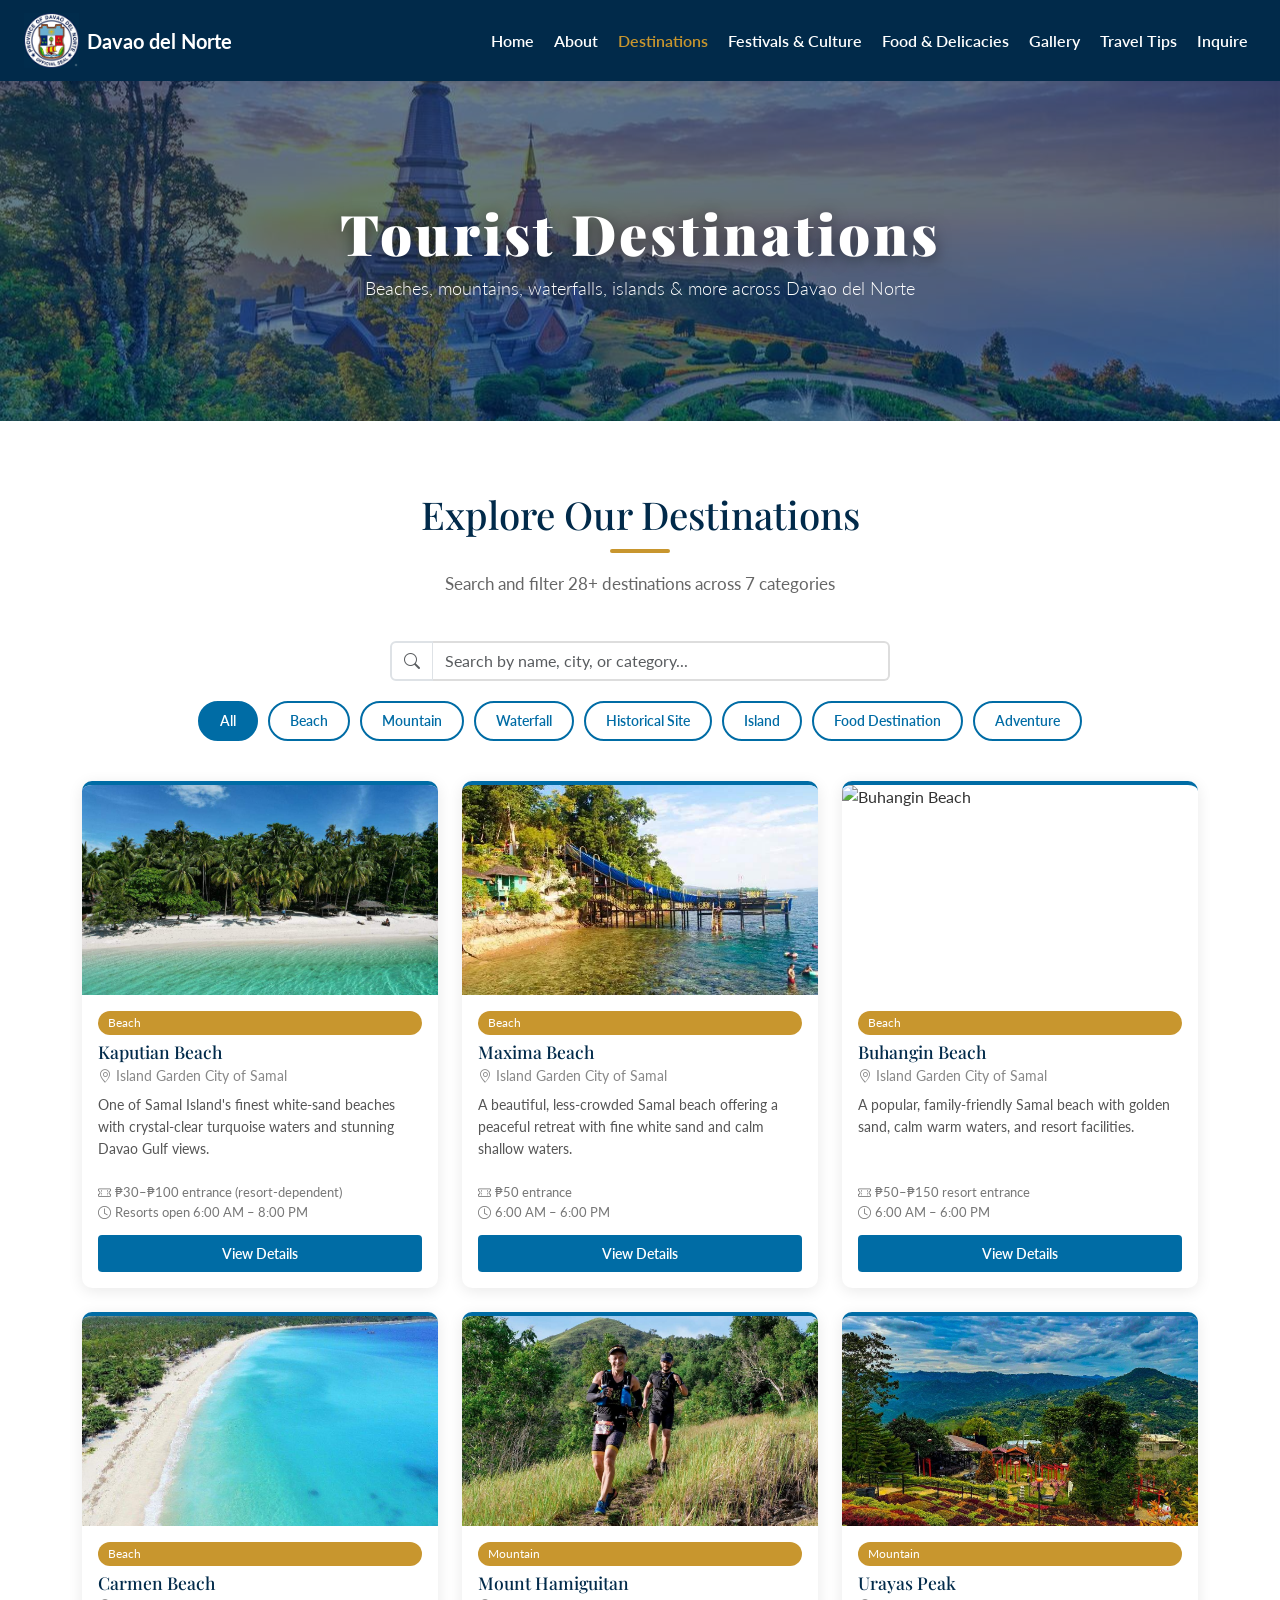
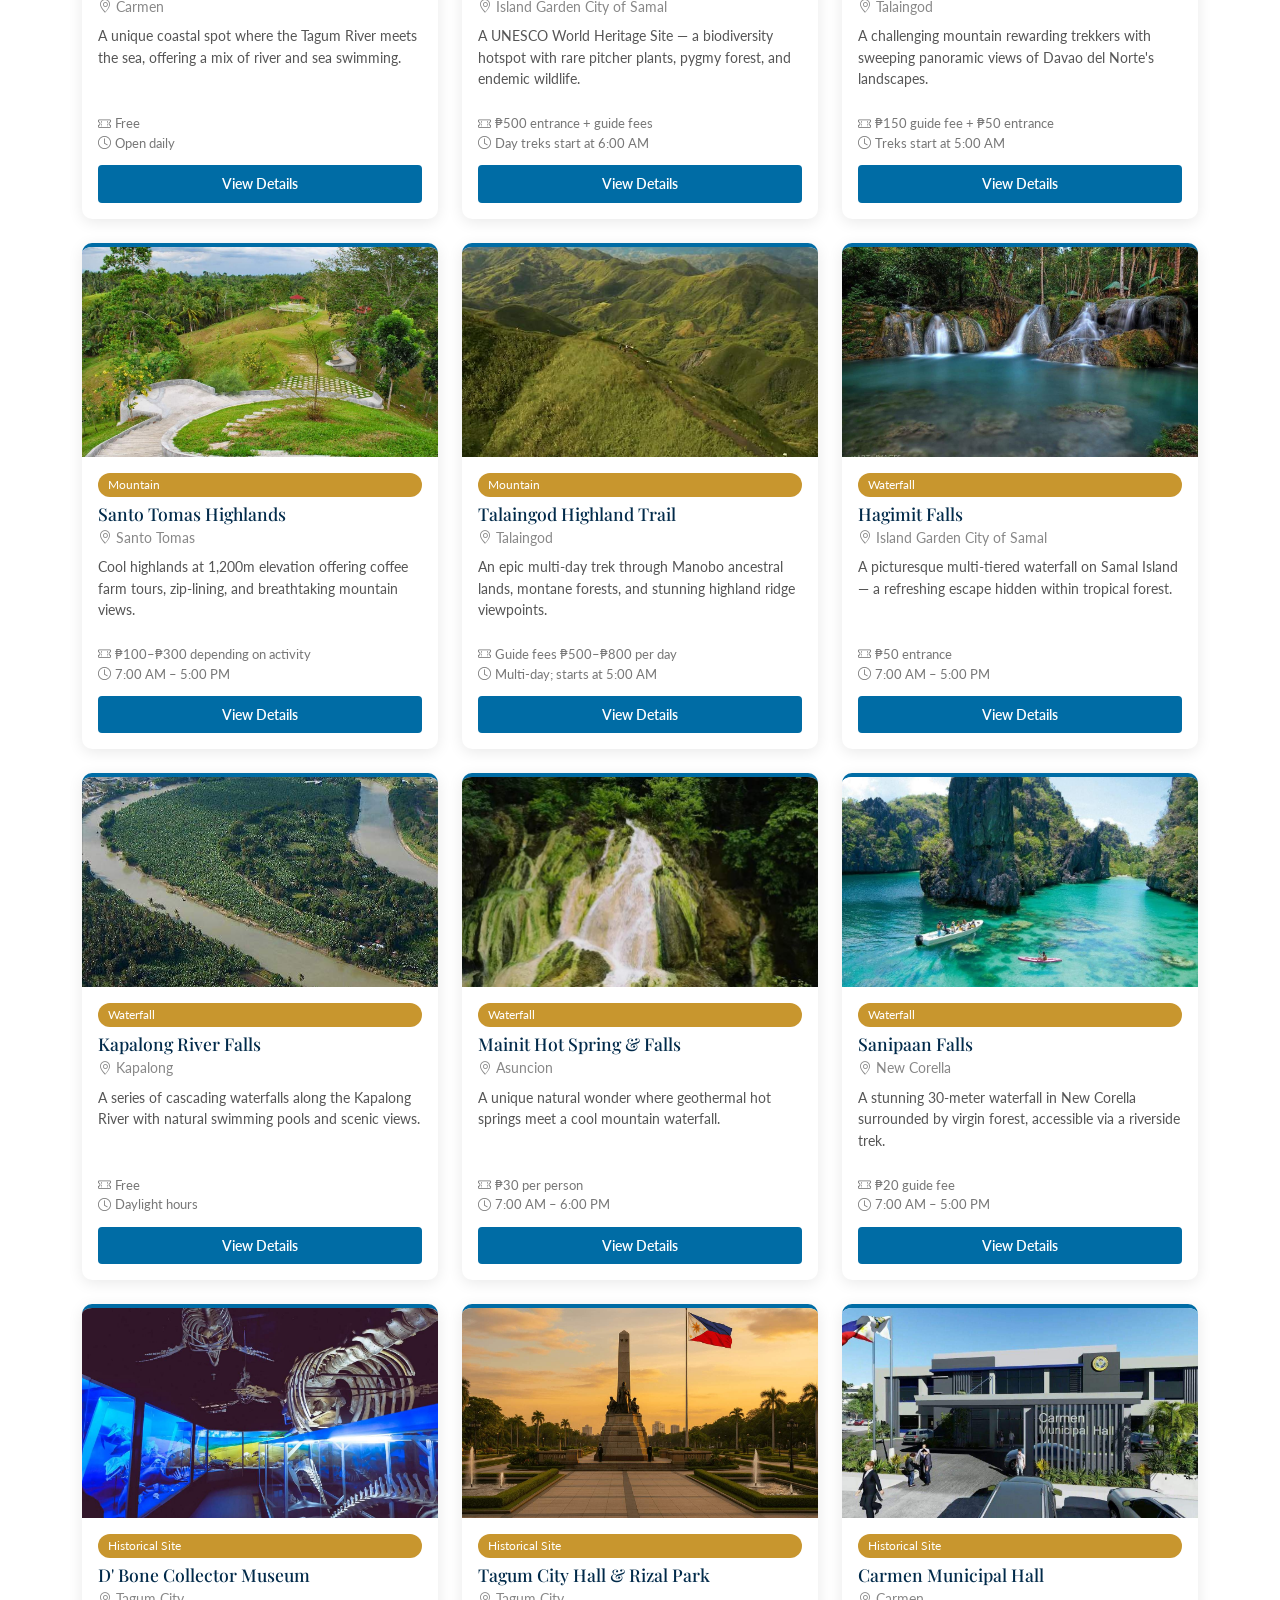
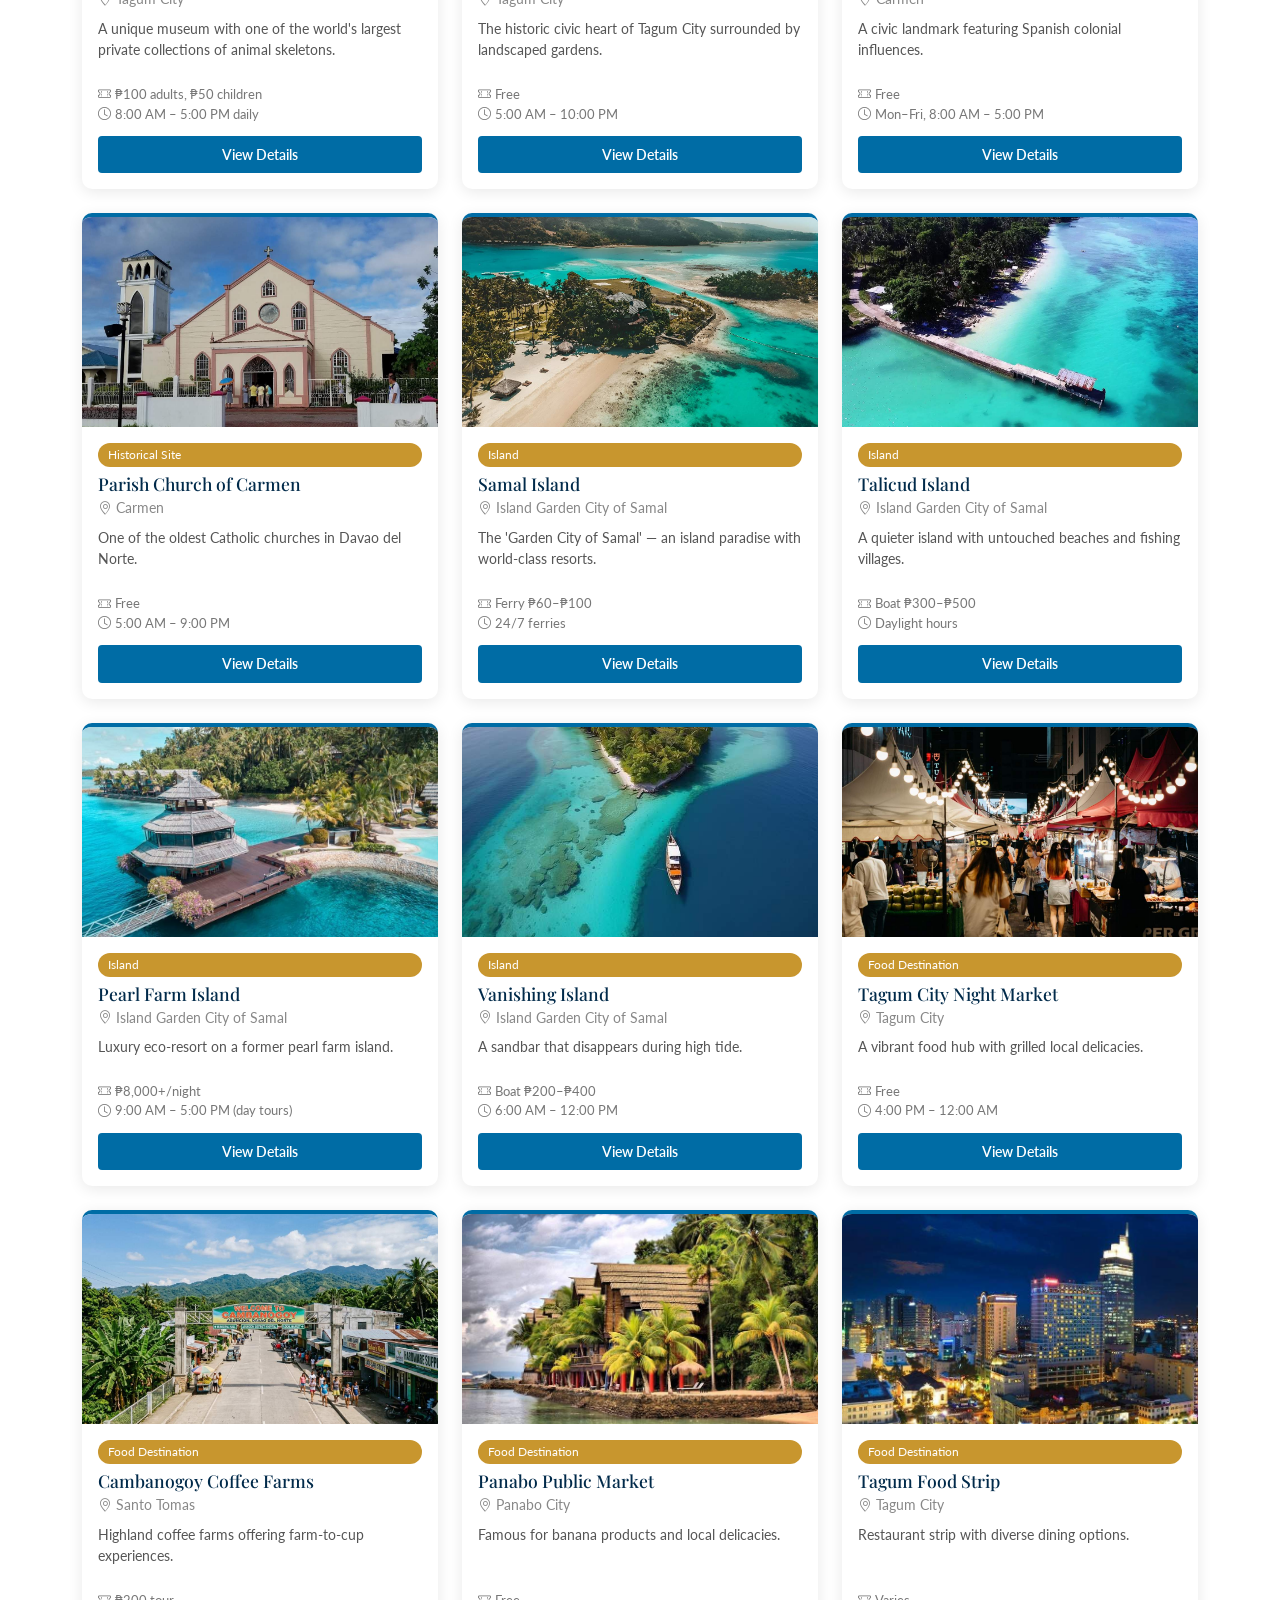
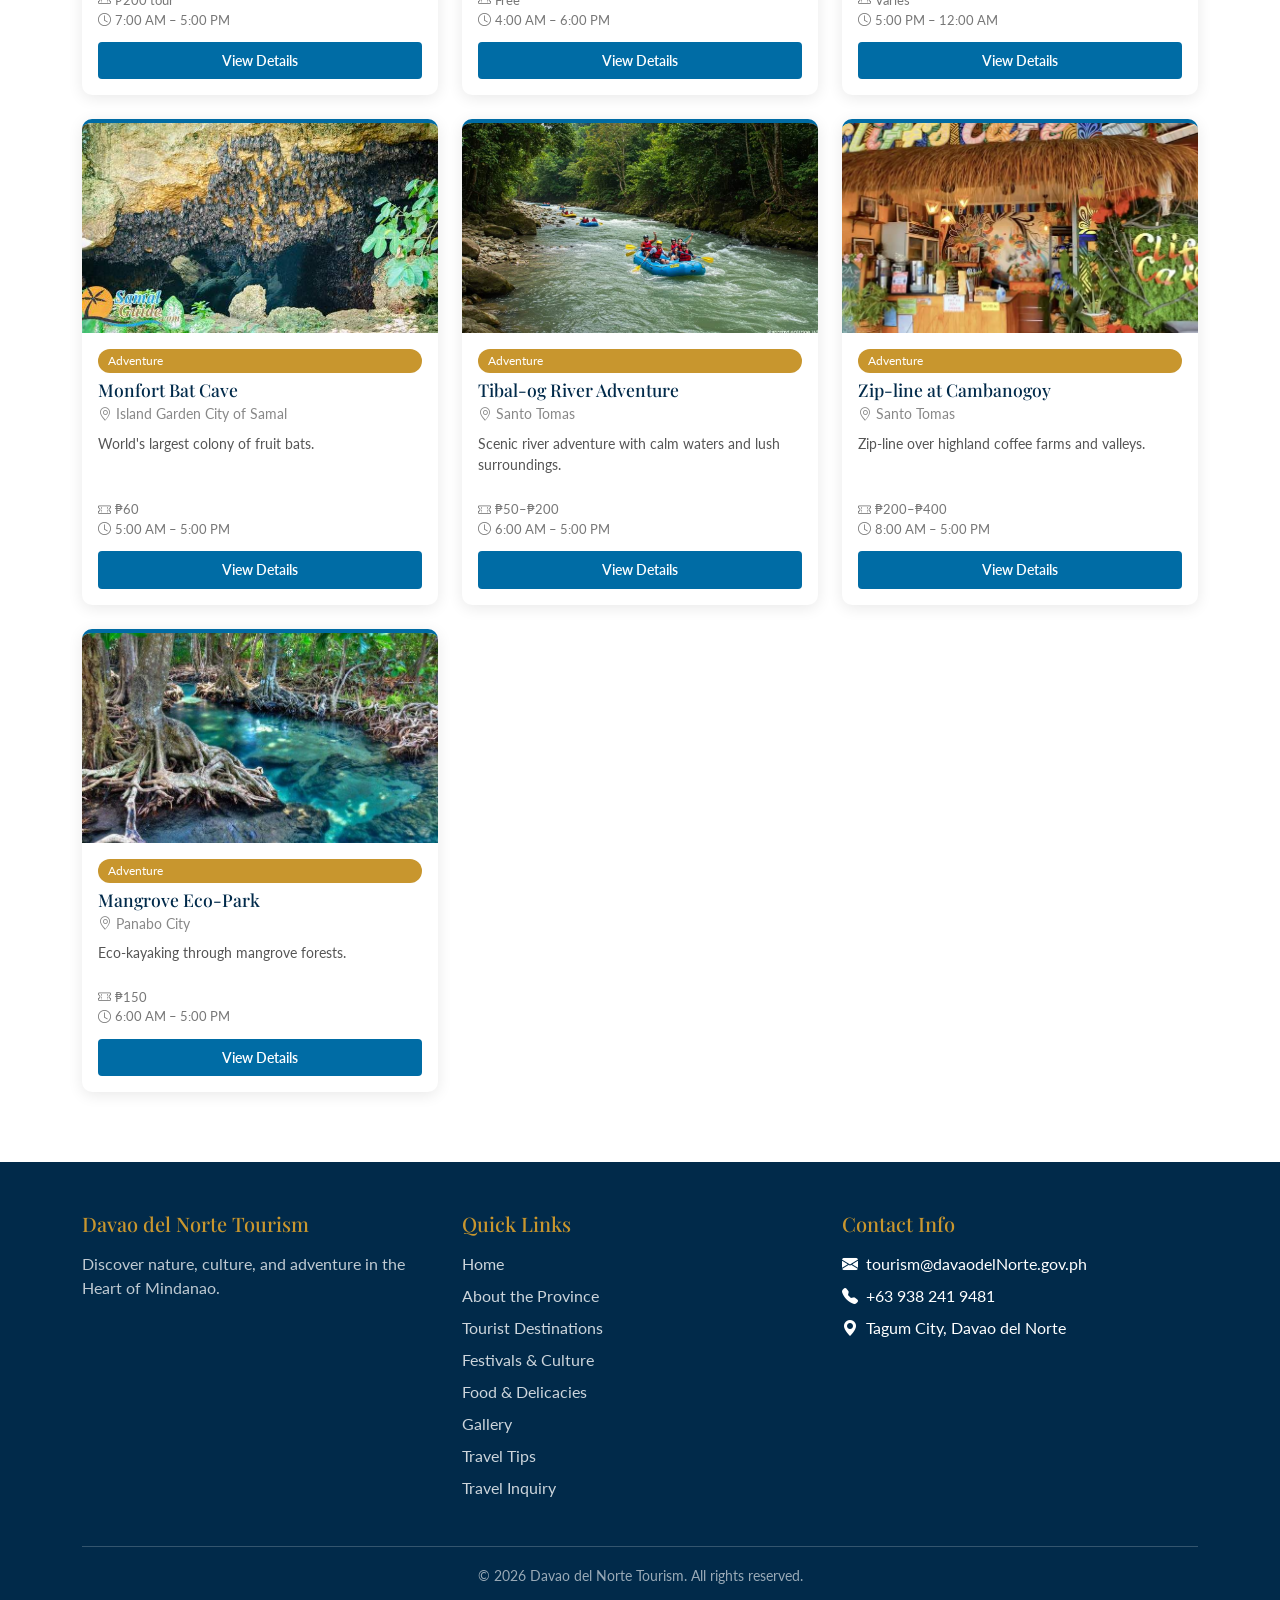
==== destinations.html @ 422d1d85 "Add files via upload" ====
<!DOCTYPE html>
<html lang="en">
<head>
  <meta charset="UTF-8"><meta name="viewport" content="width=device-width, initial-scale=1">

  <title>Destinations - Davao del Norte Tourism</title>

  <link href="https://cdn.jsdelivr.net/npm/bootstrap@5.3.8/dist/css/bootstrap.min.css" rel="stylesheet">
  <link href="https://fonts.googleapis.com/css2?family=Playfair+Display:wght@400;700;900&family=Lato:wght@300;400;700&display=swap" rel="stylesheet">
  <link rel="stylesheet" href="https://cdn.jsdelivr.net/npm/bootstrap-icons@1.11.3/font/bootstrap-icons.min.css">
  <link rel="stylesheet" href="styles/tourism.css">
</head>

<body>
  
<nav class="navbar navbar-expand-lg sticky-top">
  <div class="container-fluid px-4">
    <a class="navbar-brand d-flex align-items-center gap-2" href="index.html">
      <img src="images/davao_del_norte_logo.jpg" alt="Logo">
      <span class="text-white fw-bold" class="navbar-brand-text">Davao del Norte</span>
    </a>
    <button class="navbar-toggler" type="button" data-bs-toggle="collapse" data-bs-target="#mainNav"><span class="navbar-toggler-icon"></span></button>
    <div class="collapse navbar-collapse justify-content-end" id="mainNav">
      <ul class="navbar-nav gap-1">
        <li class="nav-item"><a class="nav-link" href="index.html">Home</a></li>
        <li class="nav-item"><a class="nav-link" href="about.html">About</a></li>
        <li class="nav-item"><a class="nav-link active" href="destinations.html">Destinations</a></li>
        <li class="nav-item"><a class="nav-link" href="festivals.html">Festivals & Culture</a></li>
        <li class="nav-item"><a class="nav-link" href="food.html">Food & Delicacies</a></li>
        <li class="nav-item"><a class="nav-link" href="gallery.html">Gallery</a></li>
        <li class="nav-item"><a class="nav-link" href="traveltips.html">Travel Tips</a></li>
        <li class="nav-item"><a class="nav-link" href="inquiry.html">Inquire</a></li>
      </ul>
    </div>
  </div>
</nav>

<div class="page-hero" style="background-image:url('images/attractions.jpg')">
  <div class="page-hero-content">
    <h1>Tourist Destinations</h1>
    <p>Beaches, mountains, waterfalls, islands &amp; more across Davao del Norte</p>
  </div>
</div>

<section class="bg-white-section">
  <div class="container">
    <h2 class="section-title">Explore Our Destinations</h2>
    <div class="section-divider"></div>
    <p class="section-subtitle">Search and filter 28+ destinations across 7 categories</p>

    <div class="search-bar">
      <div class="input-group">
        <span class="input-group-text bg-white border-2"><i class="bi bi-search text-muted"></i></span>
        <input type="text" id="searchInput" class="form-control border-2 border-start-0" placeholder="Search by name, city, or category...">
      </div>
    </div>

    <div class="filter-btns">
      <button class="filter-btn active" data-cat="All">All</button>
      <button class="filter-btn" data-cat="Beach"> Beach</button>
      <button class="filter-btn" data-cat="Mountain"> Mountain</button>
      <button class="filter-btn" data-cat="Waterfall"> Waterfall</button>
      <button class="filter-btn" data-cat="Historical Site"> Historical Site</button>
      <button class="filter-btn" data-cat="Island"> Island</button>
      <button class="filter-btn" data-cat="Food Destination"> Food Destination</button>
      <button class="filter-btn" data-cat="Adventure"> Adventure</button>
    </div>

    <div id="noResults"><i class="bi bi-search" class="no-results-icon"></i><p class="mt-3">No destinations found. Try a different search.</p></div>
    <div class="row g-4" id="destGrid"></div>
  </div>
</section>

<div class="modal fade" id="destModal" tabindex="-1">
  <div class="modal-dialog modal-lg modal-dialog-scrollable">
    <div class="modal-content">
      <div class="modal-header">
        <h5 class="modal-title" id="modalTitle">Destination Details</h5>
        <button type="button" class="btn-close" data-bs-dismiss="modal"></button>
      </div>
      <div class="modal-body" id="modalBody"></div>
      <div class="modal-footer">
        <a href="inquiry.html" class="btn-gold" class="btn-gold-sm">Plan a Visit</a>
        <button type="button" class="btn btn-secondary" data-bs-dismiss="modal">Close</button>
      </div>
    </div>
  </div>
</div>

<footer>
  <div class="container">
    <div class="row g-4">
      <div class="col-md-4">
        <h5>Davao del Norte Tourism</h5>
        <p class="footer-desc">Discover nature, culture, and adventure in the Heart of Mindanao.</p>
      </div>
      <div class="col-md-4">
        <h5>Quick Links</h5>
        <ul>
          <li><a href="index.html">Home</a></li>
          <li><a href="about.html">About the Province</a></li>
          <li><a href="destinations.html">Tourist Destinations</a></li>
          <li><a href="festivals.html">Festivals &amp; Culture</a></li>
          <li><a href="food.html">Food &amp; Delicacies</a></li>
          <li><a href="gallery.html">Gallery</a></li>
          <li><a href="traveltips.html">Travel Tips</a></li>
          <li><a href="inquiry.html">Travel Inquiry</a></li>
        </ul>
      </div>
      <div class="col-md-4">
        <h5>Contact Info</h5>
        <ul>
          <li><i class="bi bi-envelope-fill me-2"></i>tourism@davaodelNorte.gov.ph</li>
          <li><i class="bi bi-telephone-fill me-2"></i>+63 938 241 9481</li>
          <li><i class="bi bi-geo-alt-fill me-2"></i>Tagum City, Davao del Norte</li>
        </ul>
      </div>
    </div>
    <div class="footer-bottom">© 2026 Davao del Norte Tourism. All rights reserved.</div>
  </div>
</footer>
<script src="https://cdn.jsdelivr.net/npm/bootstrap@5.3.8/dist/js/bootstrap.bundle.min.js"></script>
</body>
</html>

<script src="https://cdn.jsdelivr.net/npm/bootstrap@5.3.8/dist/js/bootstrap.bundle.min.js"></script>
<script>
const destinations = [
  {
  name:"Kaputian Beach",
  city:"Island Garden City of Samal",
  category:"Beach",
  image:"images/kaputian_beach.jpg",
  description:"One of Samal Island's finest white-sand beaches with crystal-clear turquoise waters and stunning Davao Gulf views.",
  fullDesc:"Kaputian Beach is a pristine stretch of white sand on the southern tip of Samal Island offering calm, clear waters perfect for swimming, snorkeling, and kayaking. Several beach resorts offer cottages and fresh seafood meals. Spectacular sunsets over the Davao Gulf complete the experience.",
  activities:["Swimming","Snorkeling","Kayaking","Beach volleyball","Sunset viewing"],
    bestTime:"March to May (dry season)",
  fee:"₱30–₱100 entrance (resort-dependent)",
  hours:"Resorts open 6:00 AM – 8:00 PM",
  tips:"Arrive early on weekends to get the best spot. Bring your own snorkeling gear for reef exploration."
  },
  {
    name: "Maxima Beach",
    city: "Island Garden City of Samal",
    category: "Beach",
    image: "images/maxima_beach.jpg",
    description: "A beautiful, less-crowded Samal beach offering a peaceful retreat with fine white sand and calm shallow waters.",
    fullDesc: "Maxima Beach is a hidden gem on Samal Island offering a quieter, more intimate beach experience. Soft white sand and calm shallow waters make it ideal for families with children. The surrounding area features lush greenery and local fishing communities.",
    activities: ["Swimming", "Fishing", "Beach picnics", "Photography", "Relaxation"],
    bestTime: "November to May",
    fee: "₱50 entrance",
    hours: "6:00 AM – 6:00 PM",
    tips: "Pack your own food and drinks as facilities are limited. Best on weekdays for a quieter experience."
  },
  {
    name: "Buhangin Beach",
    city: "Island Garden City of Samal",
    category: "Beach",
    image: "images/buhangin.jpg",
    description: "A popular, family-friendly Samal beach with golden sand, calm warm waters, and resort facilities.",
    fullDesc: "Buhangin Beach is one of the most accessible beaches on Samal Island, making it a favorite day-trip spot for families from Davao City. Calm, warm waters and several resorts offer accommodation, water sports equipment, and seafood restaurants.",
    activities: ["Swimming", "Beach volleyball", "Water sports", "Family picnics", "Snorkeling"],
    bestTime: "March to June",
    fee: "₱50–₱150 resort entrance",
    hours: "6:00 AM – 6:00 PM",
    tips: "Accessible from the Babak ferry terminal. Weekday visits avoid the weekend crowds."
  },
  {
    name: "Carmen Beach",
    city: "Carmen",
    category: "Beach",
    image: "images/carmen_beach.jpg",
    description: "A unique coastal spot where the Tagum River meets the sea, offering a mix of river and sea swimming.",
    fullDesc: "Carmen Beach is a unique coastal area where the freshwater Tagum River meets the Davao Gulf, ideal for both river and sea swimming. Excellent for fishing and surrounded by mangrove forests and rice fields.",
    activities: ["Swimming", "Fishing", "River tubing", "Bird watching", "Picnicking"],
    bestTime: "December to May",
    fee: "Free",
    hours: "Open daily",
    tips: "Best swimming is during high tide. Watch out for boat traffic near the river mouth."
  },
  {
    name: "Mount Hamiguitan",
    city: "Island Garden City of Samal",
    category: "Mountain",
    image: "images/hamiguitan.jpg",
    description: "A UNESCO World Heritage Site — a biodiversity hotspot with rare pitcher plants, pygmy forest, and endemic wildlife.",
    fullDesc: "Mount Hamiguitan Range Wildlife Sanctuary is inscribed on the UNESCO World Heritage list for its outstanding universal biodiversity value. The mountain features a unique pygmy forest, carnivorous Nepenthes pitcher plants, and critically endangered species including the Philippine Eagle.",
    activities: ["Trekking", "Bird watching", "Wildlife observation", "Photography", "Research"],
    bestTime: "March to May",
    fee: "₱500 entrance + guide fees",
    hours: "Day treks start at 6:00 AM",
    tips: "Mandatory guided trekking. Register at the DENR office. Bring rain gear — weather changes quickly."
  },
  {
    name: "Urayas Peak",
    city: "Talaingod",
    category: "Mountain",
    image: "images/urayas_peak.jpg",
    description: "A challenging mountain rewarding trekkers with sweeping panoramic views of Davao del Norte's landscapes.",
    fullDesc: "Urayas Peak in Talaingod passes through diverse forest ecosystems and Manobo indigenous territories. The summit offers spectacular 360-degree views including the Davao Gulf on clear days.",
    activities: ["Trekking", "Camping", "Photography", "Cultural immersion", "Bird watching"],
    bestTime: "February to April",
    fee: "₱150 guide fee + ₱50 entrance",
    hours: "Treks start at 5:00 AM",
    tips: "Arrange a local Manobo guide through the municipal tourism office. Bring at least 3 liters of water per person."
  },
  {
    name: "Santo Tomas Highlands",
    city: "Santo Tomas",
    category: "Mountain",
    image: "images/botanical.jpg",
    description: "Cool highlands at 1,200m elevation offering coffee farm tours, zip-lining, and breathtaking mountain views.",
    fullDesc: "The Santo Tomas Highlands provide a cool climate perfect for Arabica and Robusta coffee cultivation. The Cambanogoy Agricultural School area offers farm tours, zip-lining, and stunning mountain vistas.",
    activities: ["Farm tours", "Zip-lining", "Coffee tasting", "Trekking", "Photography"],
    bestTime: "October to March",
    fee: "₱100–₱300 depending on activity",
    hours: "7:00 AM – 5:00 PM",
    tips: "Book coffee farm tours in advance. Bring a light jacket — mornings are cool at this altitude."
  },
  {
    name: "Talaingod Highland Trail",
    city: "Talaingod",
    category: "Mountain",
    image: "images/talaingod.jpg",
    description: "An epic multi-day trek through Manobo ancestral lands, montane forests, and stunning highland ridge viewpoints.",
    fullDesc: "This adventurous trail passes through old-growth montane forests, crystal-clear mountain streams, and Manobo villages where traditional culture remains vibrantly alive.",
    activities: ["Multi-day trekking", "Camping", "Cultural immersion", "River crossing", "Wildlife spotting"],
    bestTime: "February to April",
    fee: "Guide fees ₱500–₱800 per day",
    hours: "Multi-day; starts at 5:00 AM",
    tips: "Requires physical fitness and proper gear. Always go with a certified Manobo guide."
  },
  {
    name: "Hagimit Falls",
    city: "Island Garden City of Samal",
    category: "Waterfall",
    image: "images/hagimit.jpg",
    description: "A picturesque multi-tiered waterfall on Samal Island — a refreshing escape hidden within tropical forest.",
    fullDesc: "Hagimit Falls is one of Samal Island's best-kept secrets — a beautiful multi-tiered waterfall hidden within dense forest.",
    activities: ["Swimming", "Waterfall rappelling", "Trekking", "Photography", "Picnicking"],
    bestTime: "Year-round (best flow June–October)",
    fee: "₱50 entrance",
    hours: "7:00 AM – 5:00 PM",
    tips: "Wear water shoes — rocks can be slippery. The trek takes about 20 minutes."
  },
  {
    name: "Kapalong River Falls",
    city: "Kapalong",
    category: "Waterfall",
    image: "images/kapalong_river.jpg",
    description: "A series of cascading waterfalls along the Kapalong River with natural swimming pools and scenic views.",
    fullDesc: "The Kapalong River features beautiful waterfalls and natural pools nestled between rice terraces and tropical vegetation.",
    activities: ["Swimming", "River hiking", "Photography", "Picnicking"],
    bestTime: "March to November",
    fee: "Free",
    hours: "Daylight hours",
    tips: "Visit after a rainy period for stronger water flow."
  },
  {
    name: "Mainit Hot Spring & Falls",
    city: "Asuncion",
    category: "Waterfall",
    image: "images/mainit.jpg",
    description: "A unique natural wonder where geothermal hot springs meet a cool mountain waterfall.",
    fullDesc: "Mainit is remarkable where geothermal hot springs bubble alongside a cool waterfall.",
    activities: ["Hot spring bathing", "Swimming", "Photography", "Picnicking"],
    bestTime: "Year-round",
    fee: "₱30 per person",
    hours: "7:00 AM – 6:00 PM",
    tips: "Start with cooler pools before hotter sections."
  },
  {
    name: "Sanipaan Falls",
    city: "New Corella",
    category: "Waterfall",
    image: "images/sanipaan.jpg",
    description: "A stunning 30-meter waterfall in New Corella surrounded by virgin forest, accessible via a riverside trek.",
    fullDesc: "Sanipaan Falls drops dramatically over a 30-meter cliff into a wide crystal-clear pool.",
    activities: ["Swimming", "Trekking", "Photography", "Cliff diving"],
    bestTime: "June to December",
    fee: "₱20 guide fee",
    hours: "7:00 AM – 5:00 PM",
    tips: "Hire a local guide due to multiple trail forks."
  },
  {
    name: "D' Bone Collector Museum",
    city: "Tagum City",
    category: "Historical Site",
    image: "images/bone_museum.jpg",
    description: "A unique museum with one of the world's largest private collections of animal skeletons.",
    fullDesc: "The D' Bone Collector Museum houses thousands of animal skeletons including rare species.",
    activities: ["Museum tour", "Educational visits", "Photography", "Conservation awareness"],
    bestTime: "Year-round",
    fee: "₱100 adults, ₱50 children",
    hours: "8:00 AM – 5:00 PM daily",
    tips: "Allocate at least 2 hours for the visit."
  },
  {
    name: "Tagum City Hall & Rizal Park",
    city: "Tagum City",
    category: "Historical Site",
    image: "images/rizal_park.jpg",
    description: "The historic civic heart of Tagum City surrounded by landscaped gardens.",
    fullDesc: "Tagum City Hall is set within Rizal Park featuring musical fountain shows.",
    activities: ["Historical tours", "Park strolling", "Fountain shows", "Photography"],
    bestTime: "Year-round",
    fee: "Free",
    hours: "5:00 AM – 10:00 PM",
    tips: "Visit fountain shows on Friday and Saturday nights."
  },
  {
    name: "Carmen Municipal Hall",
    city: "Carmen",
    category: "Historical Site",
    image: "images/carmen_hall.jpg",
    description: "A civic landmark featuring Spanish colonial influences.",
    fullDesc: "The Carmen Municipal Hall reflects the town's history and civic pride.",
    activities: ["Historical tours", "Photography", "Plaza strolling", "Cultural events"],
    bestTime: "Year-round",
    fee: "Free",
    hours: "Mon–Fri, 8:00 AM – 5:00 PM",
    tips: "Best visited during festivals."
  },
  {
    name: "Parish Church of Carmen",
    city: "Carmen",
    category: "Historical Site",
    image: "images/parish_carmen.jpg",
    description: "One of the oldest Catholic churches in Davao del Norte.",
    fullDesc: "A spiritual center with historic architecture and ancient trees.",
    activities: ["Religious visits", "Heritage tours", "Photography", "Reflection"],
    bestTime: "Year-round",
    fee: "Free",
    hours: "5:00 AM – 9:00 PM",
    tips: "Dress modestly."
  },
  {
    name: "Samal Island",
    city: "Island Garden City of Samal",
    category: "Island",
    image: "images/samal.jpg",
    description: "The 'Garden City of Samal' — an island paradise with world-class resorts.",
    fullDesc: "Samal Island offers beaches, dive sites, resorts, and caves near Davao City.",
    activities: ["Swimming", "Diving", "Snorkeling", "Island hopping", "Caving"],
    bestTime: "March to June",
    fee: "Ferry ₱60–₱100",
    hours: "24/7 ferries",
    tips: "Book accommodations early."
  },
  {
    name: "Talicud Island",
    city: "Island Garden City of Samal",
    category: "Island",
    image: "images/talicud_island.jpg",
    description: "A quieter island with untouched beaches and fishing villages.",
    fullDesc: "Known for crystal waters and authentic island life.",
    activities: ["Swimming", "Snorkeling", "Fishing", "Trekking"],
    bestTime: "March to May",
    fee: "Boat ₱300–₱500",
    hours: "Daylight hours",
    tips: "Bring supplies."
  },
  {
    name: "Pearl Farm Island",
    city: "Island Garden City of Samal",
    category: "Island",
    image: "images/pearl_farm.jpg",
    description: "Luxury eco-resort on a former pearl farm island.",
    fullDesc: "A world-renowned resort with overwater villas.",
    activities: ["Resort stay", "Snorkeling", "Dining", "Island tours"],
    bestTime: "Year-round",
    fee: "₱8,000+/night",
    hours: "9:00 AM – 5:00 PM (day tours)",
    tips: "Book in advance."
  },
  {
    name: "Vanishing Island",
    city: "Island Garden City of Samal",
    category: "Island",
    image: "images/vanishing.jpg",
    description: "A sandbar that disappears during high tide.",
    fullDesc: "A surreal white sandbar visible only during low tide.",
    activities: ["Swimming", "Photography", "Snorkeling"],
    bestTime: "March to May",
    fee: "Boat ₱200–₱400",
    hours: "6:00 AM – 12:00 PM",
    tips: "Check tide schedules."
  },
  {
    name: "Tagum City Night Market",
    city: "Tagum City",
    category: "Food Destination",
    image: "images/night_market.jpg",
    description: "A vibrant food hub with grilled local delicacies.",
    fullDesc: "A popular night market offering Mindanao street food culture.",
    activities: ["Food tasting", "Shopping", "Photography"],
    bestTime: "Weekends",
    fee: "Free",
    hours: "4:00 PM – 12:00 AM",
    tips: "Try grilled tuna panga."
  },
  {
    name: "Cambanogoy Coffee Farms",
    city: "Santo Tomas",
    category: "Food Destination",
    image: "images/cambanogoy.jpg",
    description: "Highland coffee farms offering farm-to-cup experiences.",
    fullDesc: "Premier coffee-growing area in Davao del Norte.",
    activities: ["Coffee tours", "Tasting", "Hiking"],
    bestTime: "October to February",
    fee: "₱200 tour",
    hours: "7:00 AM – 5:00 PM",
    tips: "Book in advance."
  },
  {
    name: "Panabo Public Market",
    city: "Panabo City",
    category: "Food Destination",
    image: "images/panabo.jpg",
    description: "Famous for banana products and local delicacies.",
    fullDesc: "Known as the Banana Capital market hub.",
    activities: ["Shopping", "Food tasting"],
    bestTime: "Morning",
    fee: "Free",
    hours: "4:00 AM – 6:00 PM",
    tips: "Visit early."
  },
  {
    name: "Tagum Food Strip",
    city: "Tagum City",
    category: "Food Destination",
    image: "images/tagum_city.jpg",
    description: "Restaurant strip with diverse dining options.",
    fullDesc: "Lively dining area along Santiago Boulevard.",
    activities: ["Dining", "Cafe hopping", "Live music"],
    bestTime: "Evenings",
    fee: "Varies",
    hours: "5:00 PM – 12:00 AM",
    tips: "Try seafood restaurants."
  },
  {
    name: "Monfort Bat Cave",
    city: "Island Garden City of Samal",
    category: "Adventure",
    image: "images/monfort.jpg",
    description: "World's largest colony of fruit bats.",
    fullDesc: "Guinness World Record bat cave with 1.8 million bats.",
    activities: ["Bat viewing", "Cave tour", "Photography"],
    bestTime: "Dawn",
    fee: "₱60",
    hours: "5:00 AM – 5:00 PM",
    tips: "Arrive before sunrise."
  },
  {
    name: "Tibal-og River Adventure",
    city: "Santo Tomas",
    category: "Adventure",
    image: "images/tibal_og.jpg",
    description: "Scenic river adventure with calm waters and lush surroundings.",
    fullDesc: "Eco-tourism river experience ideal for kayaking and swimming.",
    activities: ["Kayaking", "River trekking", "Swimming", "Picnicking", "Photography"],
    bestTime: "November to May",
    fee: "₱50–₱200",
    hours: "6:00 AM – 5:00 PM",
    tips: "Go during dry season."
  },
  {
    name: "Zip-line at Cambanogoy",
    city: "Santo Tomas",
    category: "Adventure",
    image: "images/cliff.jpg",
    description: "Zip-line over highland coffee farms and valleys.",
    fullDesc: "Scenic aerial ride at 1,200m elevation.",
    activities: ["Zip-lining", "Rappelling", "Trekking"],
    bestTime: "October to April",
    fee: "₱200–₱400",
    hours: "8:00 AM – 5:00 PM",
    tips: "Wear closed shoes."
  },
  {
    name: "Mangrove Eco-Park",
    city: "Panabo City",
    category: "Adventure",
    image: "images/mangrove.jpg",
    description: "Eco-kayaking through mangrove forests.",
    fullDesc: "A major mangrove conservation and eco-tourism site.",
    activities: ["Kayaking", "Bird watching", "Education tours"],
    bestTime: "October to May",
    fee: "₱150",
    hours: "6:00 AM – 5:00 PM",
    tips: "Wear quick-dry clothes."
  }
];

function renderDestinations(data){
  const grid=document.getElementById('destGrid');
  const noRes=document.getElementById('noResults');
  grid.innerHTML='';
  if(!data.length){noRes.style.display='block';return;}
  noRes.style.display='none';
  data.forEach((d)=>{
    const idx=destinations.indexOf(d);
    const col=document.createElement('div');
    col.className='col-sm-6 col-lg-4';
    col.innerHTML=`<div class="dest-card h-100">
      <img src="${d.image}" alt="${d.name}" loading="lazy">
      <div class="dest-card-body">
        <span class="badge-cat">${d.category}</span>
        <h5>${d.name}</h5>
        <div class="dest-location"><i class="bi bi-geo-alt me-1"></i>${d.city}</div>
        <p class="dest-desc">${d.description}</p>
        <div class="dest-meta">
          ${d.fee?`<div><i class="bi bi-ticket-perforated me-1"></i>${d.fee}</div>`:''}
          ${d.hours?`<div><i class="bi bi-clock me-1"></i>${d.hours}</div>`:''}
        </div>
        <button class="btn-view" onclick="openModal(${idx})">View Details</button>
      </div></div>`;
    grid.appendChild(col);
  });
}

function openModal(i){
  const d=destinations[i];
  document.getElementById('modalTitle').textContent=d.name;
  document.getElementById('modalBody').innerHTML=`
    <img src="${d.image}" alt="${d.name}">
    <div class="modal-info-row">
      <span class="modal-badge"><i class="bi bi-geo-alt-fill"></i>${d.city}</span>
      <span class="modal-badge"><i class="bi bi-tag-fill"></i>${d.category}</span>
      ${d.fee?`<span class="modal-badge"><i class="bi bi-ticket-perforated-fill"></i>${d.fee}</span>`:''}
      ${d.hours?`<span class="modal-badge"><i class="bi bi-clock-fill"></i>${d.hours}</span>`:''}
    </div>
    <div class="modal-sec">About This Destination</div><p>${d.fullDesc}</p>
    <div class="modal-sec">Activities</div><ul>${d.activities.map(a=>`<li>${a}</li>`).join('')}</ul>
    <div class="modal-sec">Best Time to Visit</div><p>${d.bestTime}</p>
    <div class="modal-sec">Travel Tips</div><p>${d.tips}</p>`;
  new bootstrap.Modal(document.getElementById('destModal')).show();
}

let currentCat='All', currentSearch='';
function applyFilters(){
  let data=destinations;
  if(currentCat!=='All') data=data.filter(d=>d.category===currentCat);
  if(currentSearch){const q=currentSearch.toLowerCase();data=data.filter(d=>d.name.toLowerCase().includes(q)||d.city.toLowerCase().includes(q)||d.category.toLowerCase().includes(q));}
  renderDestinations(data);
}
document.querySelectorAll('.filter-btn').forEach(btn=>{
  btn.addEventListener('click',()=>{
    document.querySelectorAll('.filter-btn').forEach(b=>b.classList.remove('active'));
    btn.classList.add('active'); currentCat=btn.dataset.cat; applyFilters();
  });
});
document.getElementById('searchInput').addEventListener('input',e=>{currentSearch=e.target.value;applyFilters();});

// URL param filter (for deep links like destinations.html?cat=Adventure)
const urlCat=new URLSearchParams(window.location.search).get('cat');
if(urlCat){
  currentCat=urlCat;
  document.querySelectorAll('.filter-btn').forEach(b=>{b.classList.remove('active');if(b.dataset.cat===urlCat)b.classList.add('active');});
}
renderDestinations(destinations.filter(d=>currentCat==='All'||d.category===currentCat));
</script>
</body>
</html>
---- styles/tourism.css ----
:root {
  --navy: #012A4A;
  --blue: #006CA5;
  --gold: #C8962E;
  --light: #F0EFE7;
  --white: #ffffff;
}


* {
  scroll-behavior: smooth;
  box-sizing: border-box;
}

body {
  font-family: 'Lato', sans-serif;
  color: #333;
  margin: 0;
}



.navbar {
  background: var(--navy);
}

.navbar-brand img {
  height: 55px;
}

.navbar .nav-link {
  color: #fff !important;
  font-weight: 600;
}

.navbar .nav-link:hover,
.navbar .nav-link.active {
  color: var(--gold) !important;
}

.dropdown-menu {
  background: var(--navy);
  border: none;
}

.dropdown-item {
  color: rgba(255, 255, 255, 0.85);
  font-weight: 500;
}

.dropdown-item:hover {
  background: var(--blue);
  color: #fff;
}

.navbar-toggler {
  border-color: rgba(255, 255, 255, 0.4);
}

.navbar-toggler-icon {
  filter: invert(1);
}

.navbar-logo {
  height: 70px;
}


.page-hero {
  position: relative;
  height: 340px;
  background-size: cover;
  background-position: center;
  display: flex;
  align-items: center;
  justify-content: center;
  text-align: center;
}

.page-hero::after {
  content: '';
  position: absolute;
  inset: 0;
  background: rgba(1, 42, 74, 0.60);
}

.page-hero-content {
  position: relative;
  z-index: 2;
  color: #fff;
  padding: 20px;
}

.page-hero-content h1 {
  font-family: 'Playfair Display', serif;
  font-size: clamp(2rem, 5vw, 3.5rem);
  font-weight: 900;
  letter-spacing: 3px;
  text-shadow: 0 3px 15px rgba(0, 0, 0, 0.5);
  margin-bottom: 10px;
}

.page-hero-content p {
  font-size: 1.1rem;
  font-weight: 300;
  margin: 0;
}



.hero-home {
  position: relative;
  height: 100vh;
  min-height: 600px;
  background: url('../images/davao_banner.jpg') center / cover no-repeat;
  display: flex;
  align-items: center;
  justify-content: center;
  text-align: center;
}

.hero-home::after {
  content: '';
  position: absolute;
  inset: 0;
  background: rgba(1, 42, 74, 0.58);
}

.hero-content {
  position: relative;
  z-index: 2;
  color: #fff;
  padding: 20px;
}

.hero-content h1 {
  font-family: 'Playfair Display', serif;
  font-size: clamp(3rem, 8vw, 6rem);
  font-weight: 900;
  letter-spacing: 4px;
  text-shadow: 0 4px 20px rgba(0, 0, 0, 0.5);
}

.hero-content .slogan {
  font-size: clamp(1rem, 2.5vw, 1.4rem);
  font-weight: 300;
  margin: 12px 0 20px;
  letter-spacing: 1px;
}

.hero-content .welcome {
  max-width: 680px;
  margin: 0 auto 30px;
  font-size: 1rem;
  line-height: 1.8;
}


section {
  padding: 70px 0;
}

.section-title {
  font-family: 'Playfair Display', serif;
  font-size: 2.4rem;
  color: var(--navy);
  text-align: center;
  margin-bottom: 12px;
}

.section-subtitle {
  text-align: center;
  color: #666;
  margin-bottom: 45px;
  font-size: 1.05rem;
}

.section-divider {
  width: 60px;
  height: 4px;
  background: var(--gold);
  margin: 0 auto 18px;
  border-radius: 2px;
}

.section-pad {
  padding: 60px 0;
}

.bg-light-custom {
  background: var(--light);
}

.bg-white-section {
  background: #fff;
}

.btn-gold {
  background: var(--gold);
  color: #fff !important;
  border: none;
  font-weight: 700;
  padding: 13px 36px;
  border-radius: 4px;
  font-size: 1rem;
  transition: all 0.3s;
  text-decoration: none;
  display: inline-block;
}

.btn-gold:hover {
  background: #a87820;
  transform: translateY(-2px);
  box-shadow: 0 6px 20px rgba(200, 150, 46, 0.4);
}

.btn-gold-sm {
  font-size: 0.9rem;
  padding: 10px 24px;
}

.btn-navy {
  background: var(--navy);
  color: #fff !important;
  border: none;
  font-weight: 700;
  padding: 10px 26px;
  border-radius: 4px;
  font-size: 0.95rem;
  transition: all 0.3s;
  text-decoration: none;
  display: inline-block;
}

.btn-navy:hover {
  background: var(--blue);
}

.btn-view {
  background: var(--blue);
  color: #fff;
  border: none;
  border-radius: 4px;
  padding: 8px 18px;
  font-size: 0.88rem;
  font-weight: 600;
  cursor: pointer;
  transition: background 0.2s;
  width: 100%;
  margin-top: 12px;
}

.btn-view:hover {
  background: var(--navy);
}

.btn-submit {
  background: var(--navy);
  color: #fff;
  border: none;
  padding: 14px 40px;
  border-radius: 6px;
  font-weight: 700;
  font-size: 1rem;
  transition: all 0.3s;
}

.btn-submit:hover {
  background: var(--blue);
  color: #fff;
}


.about-card {
  background: #fff;
  border-radius: 10px;
  padding: 28px;
  height: 100%;
  box-shadow: 0 3px 15px rgba(0, 0, 0, 0.07);
  border-top: 4px solid var(--blue);
}

.about-card .icon {
  font-size: 2.2rem;
  color: var(--gold);
  margin-bottom: 14px;
}

.about-card h4 {
  font-family: 'Playfair Display', serif;
  color: var(--navy);
  margin-bottom: 10px;
}



.dest-card {
  border-radius: 10px;
  overflow: hidden;
  box-shadow: 0 3px 15px rgba(0, 0, 0, 0.09);
  transition: transform 0.3s, box-shadow 0.3s;
  height: 100%;
  background: #fff;
  border-top: 4px solid var(--blue);
  display: flex;
  flex-direction: column;
}

.dest-card:hover {
  transform: translateY(-6px);
  box-shadow: 0 12px 30px rgba(0, 0, 0, 0.15);
}

.dest-card img {
  width: 100%;
  height: 210px;
  object-fit: cover;
}

.dest-card-body {
  padding: 16px;
  flex: 1;
  display: flex;
  flex-direction: column;
}

.dest-card-body h5 {
  font-family: 'Playfair Display', serif;
  color: var(--navy);
  margin-bottom: 4px;
  font-size: 1.1rem;
}

.badge-cat {
  background: var(--gold);
  color: #fff;
  font-size: 0.75rem;
  border-radius: 20px;
  padding: 3px 10px;
  display: inline-block;
  margin-bottom: 6px;
}

.dest-location {
  color: #888;
  font-size: 0.85rem;
  margin-bottom: 8px;
}

.dest-desc {
  font-size: 0.9rem;
  color: #555;
  flex: 1;
}

.dest-meta {
  font-size: 0.82rem;
  color: #777;
  margin-top: 8px;
}

#noResults {
  display: none;
  text-align: center;
  padding: 60px 20px;
  color: #888;
}

.no-results-icon {
  font-size: 3rem;
}


.search-bar {
  max-width: 500px;
  margin: 0 auto 20px;
}

.filter-btns {
  display: flex;
  flex-wrap: wrap;
  gap: 10px;
  justify-content: center;
  margin-bottom: 40px;
}

.filter-btn {
  border: 2px solid var(--blue);
  color: var(--blue);
  background: transparent;
  border-radius: 30px;
  padding: 7px 20px;
  font-weight: 600;
  cursor: pointer;
  transition: all 0.25s;
  font-size: 0.9rem;
}

.filter-btn:hover,
.filter-btn.active {
  background: var(--blue);
  color: #fff;
}


.festival-card {
  border-radius: 10px;
  overflow: hidden;
  background: #fff;
  box-shadow: 0 3px 15px rgba(0, 0, 0, 0.08);
  height: 100%;
}

.festival-card img {
  width: 100%;
  height: 230px;
  object-fit: cover;
}

.festival-body {
  padding: 20px;
}

.festival-body h4 {
  font-family: 'Playfair Display', serif;
  color: var(--navy);
}

.festival-month {
  color: var(--gold);
  font-weight: 700;
  font-size: 0.9rem;
  margin-bottom: 6px;
}

.festival-loc {
  color: #888;
  font-size: 0.85rem;
  margin-bottom: 10px;
}


.food-card {
  border-radius: 10px;
  overflow: hidden;
  background: var(--light);
  box-shadow: 0 3px 12px rgba(0, 0, 0, 0.07);
  height: 100%;
}

.food-card img {
  width: 100%;
  height: 200px;
  object-fit: cover;
}

.food-body {
  padding: 18px;
}

.food-body h5 {
  font-family: 'Playfair Display', serif;
  color: var(--navy);
}

.food-where {
  color: var(--blue);
  font-size: 0.85rem;
  font-weight: 600;
  margin-top: 8px;
}



.gallery-section {
  background: var(--navy);
}

.gallery-section .section-title {
  color: #fff;
}

.gallery-section .section-subtitle {
  color: rgba(255, 255, 255, 0.7);
}

.gallery-section .section-divider {
  background: var(--gold);
}

.gallery-grid {
  display: grid;
  grid-template-columns: repeat(auto-fill, minmax(190px, 1fr));
  gap: 8px;
}

.gallery-item {
  position: relative;
  overflow: hidden;
  border-radius: 6px;
  cursor: pointer;
  aspect-ratio: 1;
}

.gallery-item img {
  width: 100%;
  height: 100%;
  object-fit: cover;
  transition: transform 0.4s;
}

.gallery-item:hover img {
  transform: scale(1.08);
}

.gallery-overlay {
  position: absolute;
  inset: 0;
  background: rgba(1, 42, 74, 0.5);
  opacity: 0;
  transition: opacity 0.3s;
  display: flex;
  align-items: center;
  justify-content: center;
  color: #fff;
  font-size: 2rem;
}

.gallery-item:hover .gallery-overlay {
  opacity: 1;
}



.tip-card {
  background: #fff;
  border-radius: 10px;
  padding: 26px;
  box-shadow: 0 3px 12px rgba(0, 0, 0, 0.07);
  height: 100%;
  border-left: 4px solid var(--gold);
}

.tip-icon {
  font-size: 2rem;
  color: var(--blue);
  margin-bottom: 12px;
}

.tip-card h5 {
  font-family: 'Playfair Display', serif;
  color: var(--navy);
  margin-bottom: 8px;
}



.form-card {
  background: var(--light);
  border-radius: 12px;
  padding: 40px;
  box-shadow: 0 5px 25px rgba(0, 0, 0, 0.08);
}

.form-label {
  font-weight: 600;
  color: var(--navy);
}

.form-control,
.form-select {
  border: 2px solid #ddd;
  border-radius: 6px;
  transition: border-color 0.2s;
}

.form-control:focus,
.form-select:focus {
  border-color: var(--blue);
  box-shadow: 0 0 0 3px rgba(0, 108, 165, 0.15);
}

#formSuccess {
  display: none;
}


.modal-header {
  background: var(--navy);
  color: #fff;
}

.modal-header .btn-close {
  filter: invert(1);
}

#modalBody img {
  width: 100%;
  max-height: 300px;
  object-fit: cover;
  border-radius: 8px;
  margin-bottom: 20px;
}

.modal-info-row {
  display: flex;
  gap: 10px;
  flex-wrap: wrap;
  margin-bottom: 16px;
}

.modal-badge {
  background: var(--light);
  border-radius: 6px;
  padding: 6px 14px;
  font-size: 0.88rem;
  display: flex;
  align-items: center;
  gap: 6px;
}

.modal-badge i {
  color: var(--blue);
}

.modal-sec {
  font-family: 'Playfair Display', serif;
  color: var(--navy);
  font-size: 1.1rem;
  margin: 18px 0 8px;
  border-bottom: 2px solid var(--gold);
  padding-bottom: 6px;
}



#lightbox {
  display: none;
  position: fixed;
  inset: 0;
  background: rgba(0, 0, 0, 0.95);
  z-index: 9999;
  align-items: center;
  justify-content: center;
  flex-direction: column;
}

#lightbox.active {
  display: flex;
}

#lightbox img {
  max-width: 90vw;
  max-height: 80vh;
  object-fit: contain;
  border-radius: 6px;
}

.lb-caption {
  color: #fff;
  margin-top: 14px;
  font-size: 0.95rem;
  opacity: 0.8;
}

.lb-close {
  position: absolute;
  top: 20px;
  right: 28px;
  color: #fff;
  font-size: 2rem;
  cursor: pointer;
  background: none;
  border: none;
}

.lb-nav {
  position: absolute;
  top: 50%;
  transform: translateY(-50%);
  background: rgba(255, 255, 255, 0.15);
  border: none;
  color: #fff;
  font-size: 2rem;
  padding: 12px 18px;
  border-radius: 6px;
  cursor: pointer;
  transition: background 0.2s;
}

.lb-nav:hover {
  background: rgba(255, 255, 255, 0.3);
}

#lbPrev {
  left: 20px;
}

#lbNext {
  right: 20px;
}



.quick-links {
  padding: 70px 0;
  background: #fff;
}

.ql-card {
  border-radius: 12px;
  overflow: hidden;
  box-shadow: 0 4px 18px rgba(0, 0, 0, 0.1);
  transition: transform 0.3s, box-shadow 0.3s;
  text-decoration: none;
  display: block;
  height: 100%;
  background: #fff;
  border-top: 4px solid var(--blue);
}

.ql-card:hover {
  transform: translateY(-7px);
  box-shadow: 0 14px 35px rgba(0, 0, 0, 0.15);
}

.ql-card img {
  width: 100%;
  height: 180px;
  object-fit: cover;
}

.ql-body {
  padding: 18px;
}

.ql-body h5 {
  font-family: 'Playfair Display', serif;
  color: var(--navy);
  margin-bottom: 6px;
}

.ql-body p {
  font-size: 0.88rem;
  color: #666;
  margin: 0;
}

.ql-icon {
  font-size: 1.6rem;
  color: var(--gold);
  margin-bottom: 8px;
  display: block;
}

.stats-bar {
  background: var(--navy);
  padding: 40px 0;
}

.stat-item {
  text-align: center;
  color: #fff;
}

.stat-item .num {
  font-family: 'Playfair Display', serif;
  font-size: 2.8rem;
  font-weight: 900;
  color: var(--gold);
  display: block;
}

.stat-item .lbl {
  font-size: 0.9rem;
  opacity: 0.8;
}


.cta-section {
  background: var(--navy);
  padding: 60px 0;
  text-align: center;
}

.cta-title {
  font-family: 'Playfair Display', serif;
  color: #fff;
  margin-bottom: 16px;
}

.cta-subtitle {
  color: rgba(255, 255, 255, 0.8);
  margin-bottom: 28px;
  font-size: 1.05rem;
}



.showcase-img {
  width: 100%;
  height: 220px;
  object-fit: cover;
}

.tribal-img {
  width: 150px;
  height: 150px;
  object-fit: cover;
}

.tribal-name {
  font-family: 'Playfair Display', serif;
  color: var(--navy);
}

.tribal-desc {
  font-size: 0.9rem;
  color: #666;
}


footer {
  background: var(--navy);
  color: #fff;
  padding: 50px 0 20px;
}

footer h5 {
  font-family: 'Playfair Display', serif;
  color: var(--gold);
  margin-bottom: 16px;
}

footer ul {
  list-style: none;
  padding: 0;
}

footer ul li {
  margin-bottom: 8px;
}

footer ul li a {
  color: rgba(255, 255, 255, 0.8);
  text-decoration: none;
  transition: color 0.2s;
}

footer ul li a:hover {
  color: var(--gold);
}

.footer-bottom {
  border-top: 1px solid rgba(255, 255, 255, 0.2);
  padding-top: 18px;
  margin-top: 30px;
  text-align: center;
  font-size: 0.9rem;
  color: rgba(255, 255, 255, 0.6);
}

.footer-desc {
  color: rgba(255, 255, 255, 0.75);
}
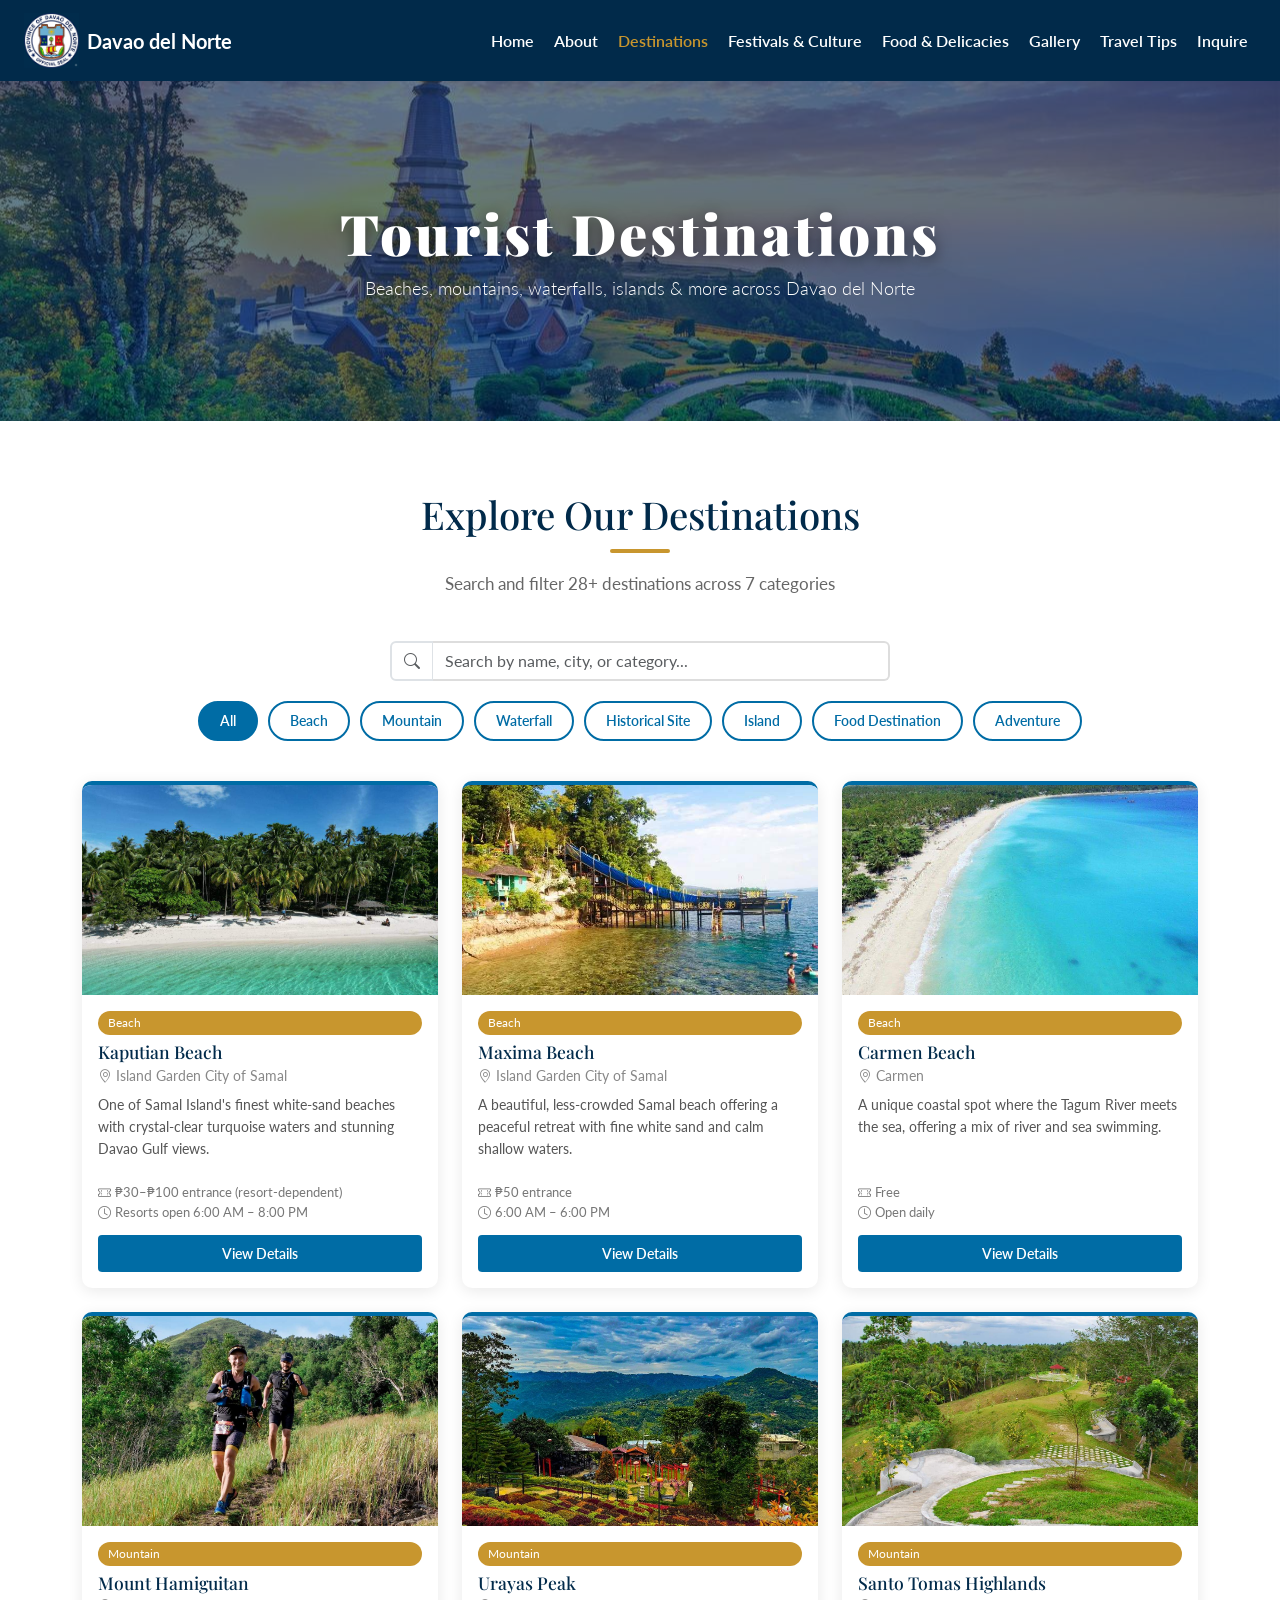
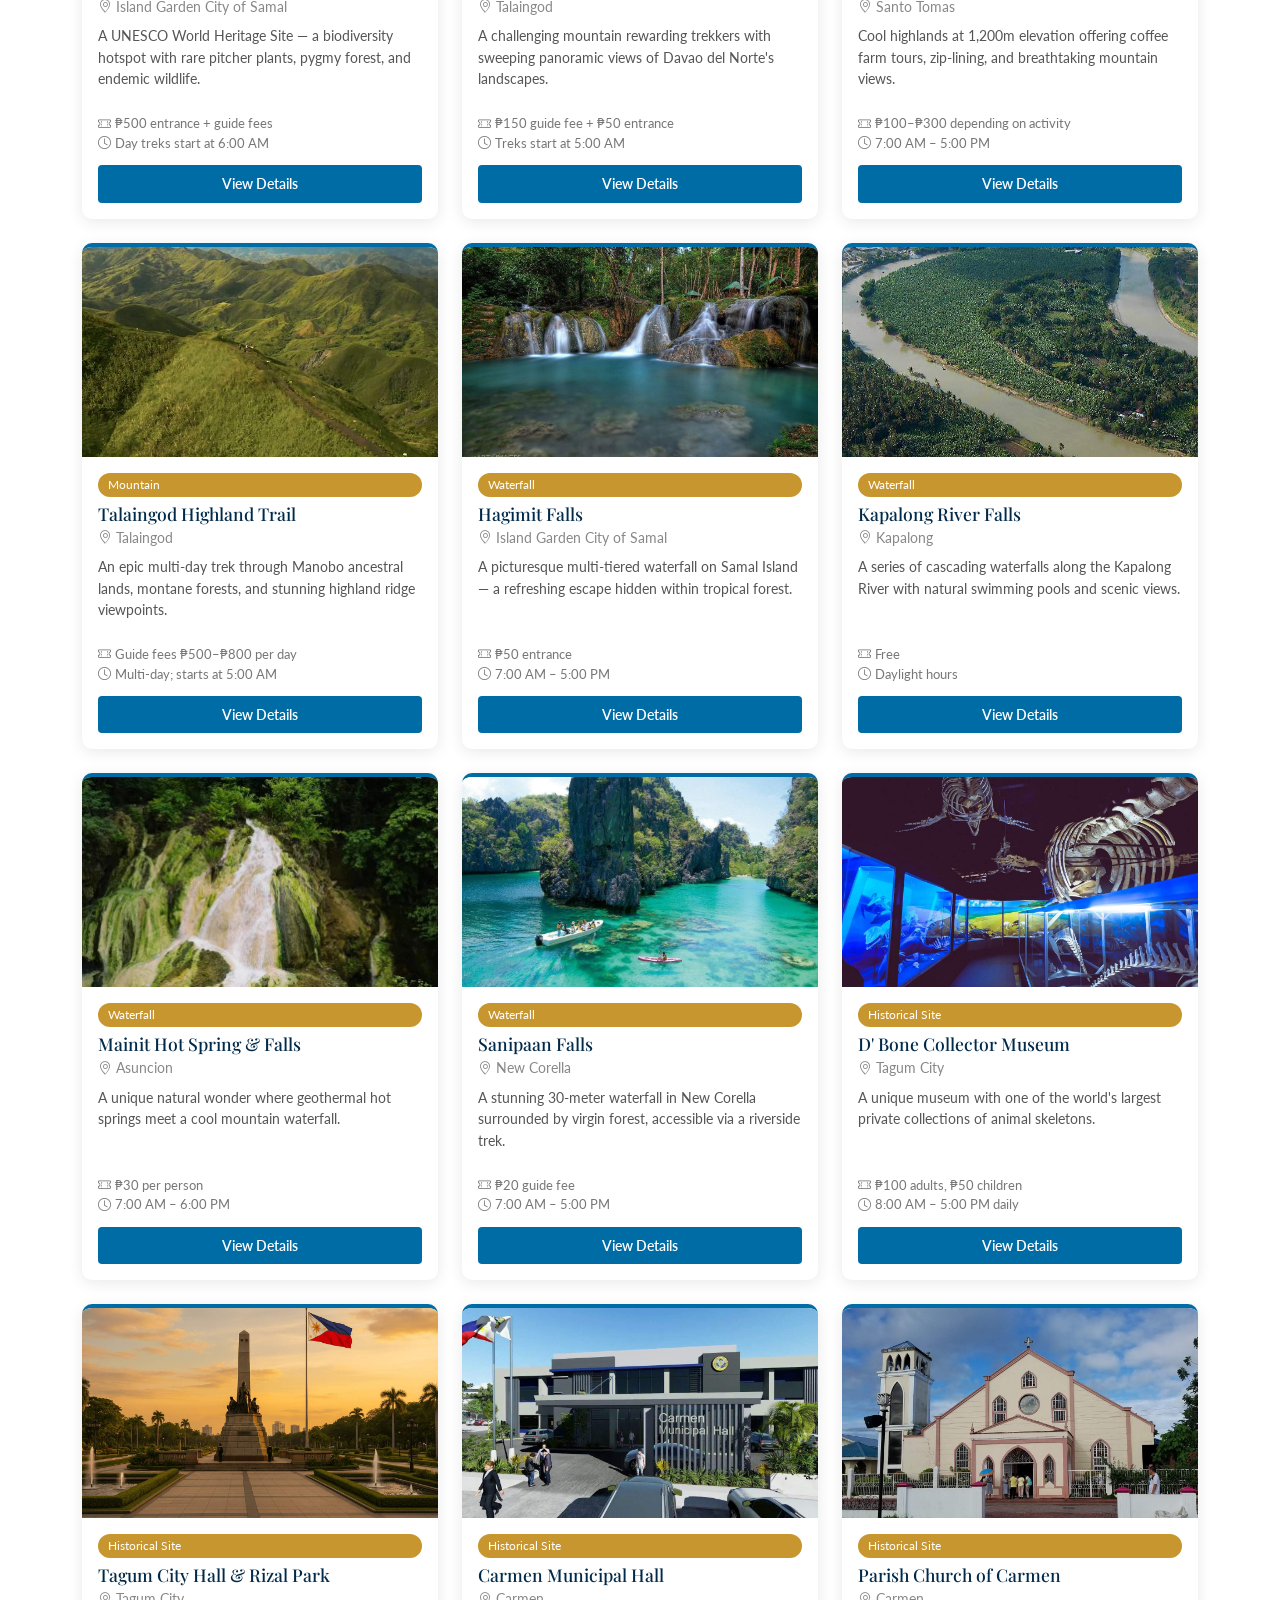
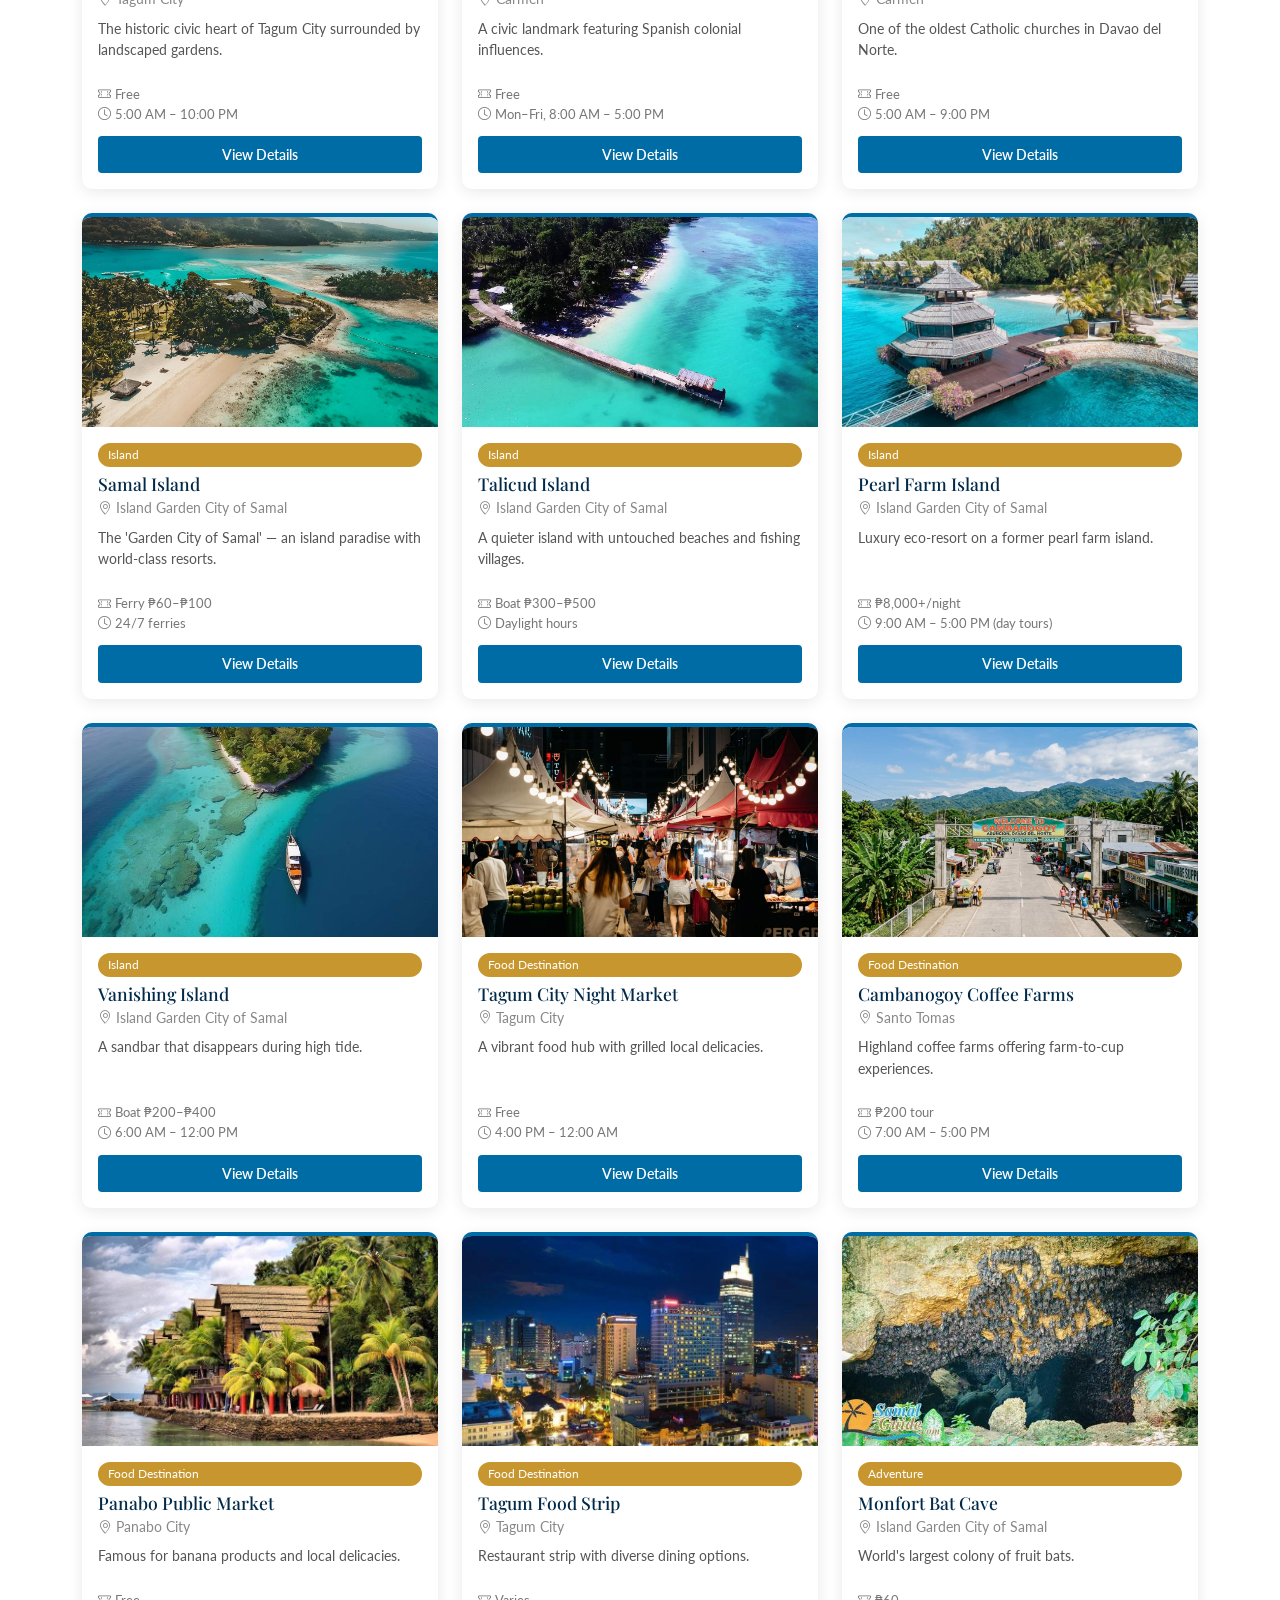
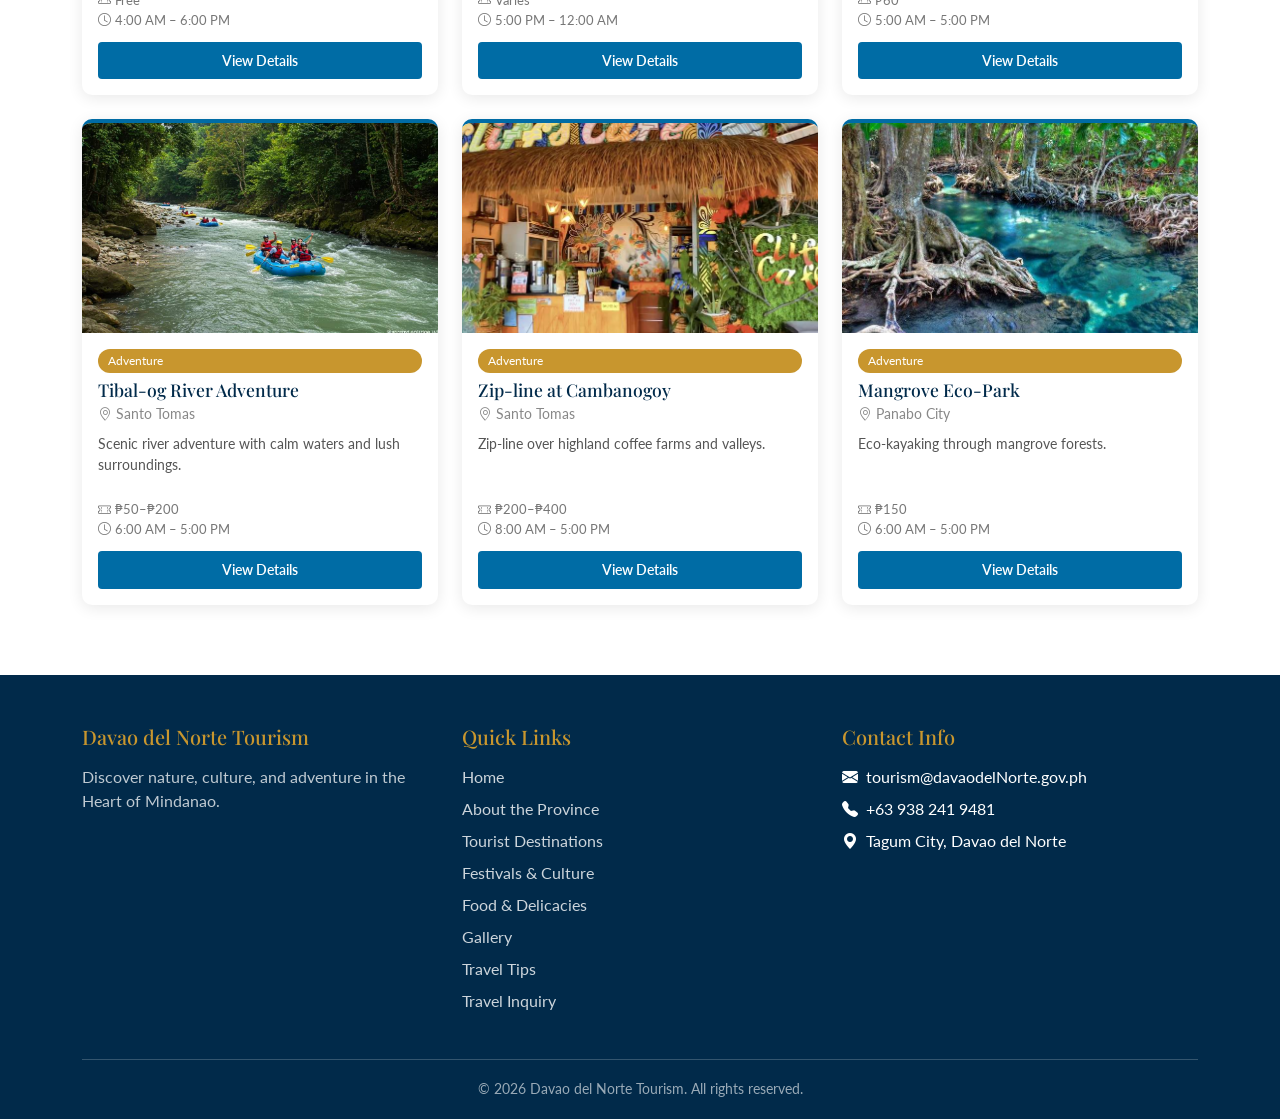
==== commit 9d0d0960: "Remove Buhangin Beach from destinations Removed details for Buhangin Beach from the destinations lis" ====
--- a/destinations.html
+++ b/destinations.html
@@ -153,19 +153,6 @@
     tips: "Pack your own food and drinks as facilities are limited. Best on weekdays for a quieter experience."
   },
   {
-    name: "Buhangin Beach",
-    city: "Island Garden City of Samal",
-    category: "Beach",
-    image: "images/buhangin.jpg",
-    description: "A popular, family-friendly Samal beach with golden sand, calm warm waters, and resort facilities.",
-    fullDesc: "Buhangin Beach is one of the most accessible beaches on Samal Island, making it a favorite day-trip spot for families from Davao City. Calm, warm waters and several resorts offer accommodation, water sports equipment, and seafood restaurants.",
-    activities: ["Swimming", "Beach volleyball", "Water sports", "Family picnics", "Snorkeling"],
-    bestTime: "March to June",
-    fee: "₱50–₱150 resort entrance",
-    hours: "6:00 AM – 6:00 PM",
-    tips: "Accessible from the Babak ferry terminal. Weekday visits avoid the weekend crowds."
-  },
-  {
     name: "Carmen Beach",
     city: "Carmen",
     category: "Beach",
@@ -561,4 +548,4 @@
 renderDestinations(destinations.filter(d=>currentCat==='All'||d.category===currentCat));
 </script>
 </body>
-</html>+</html>
